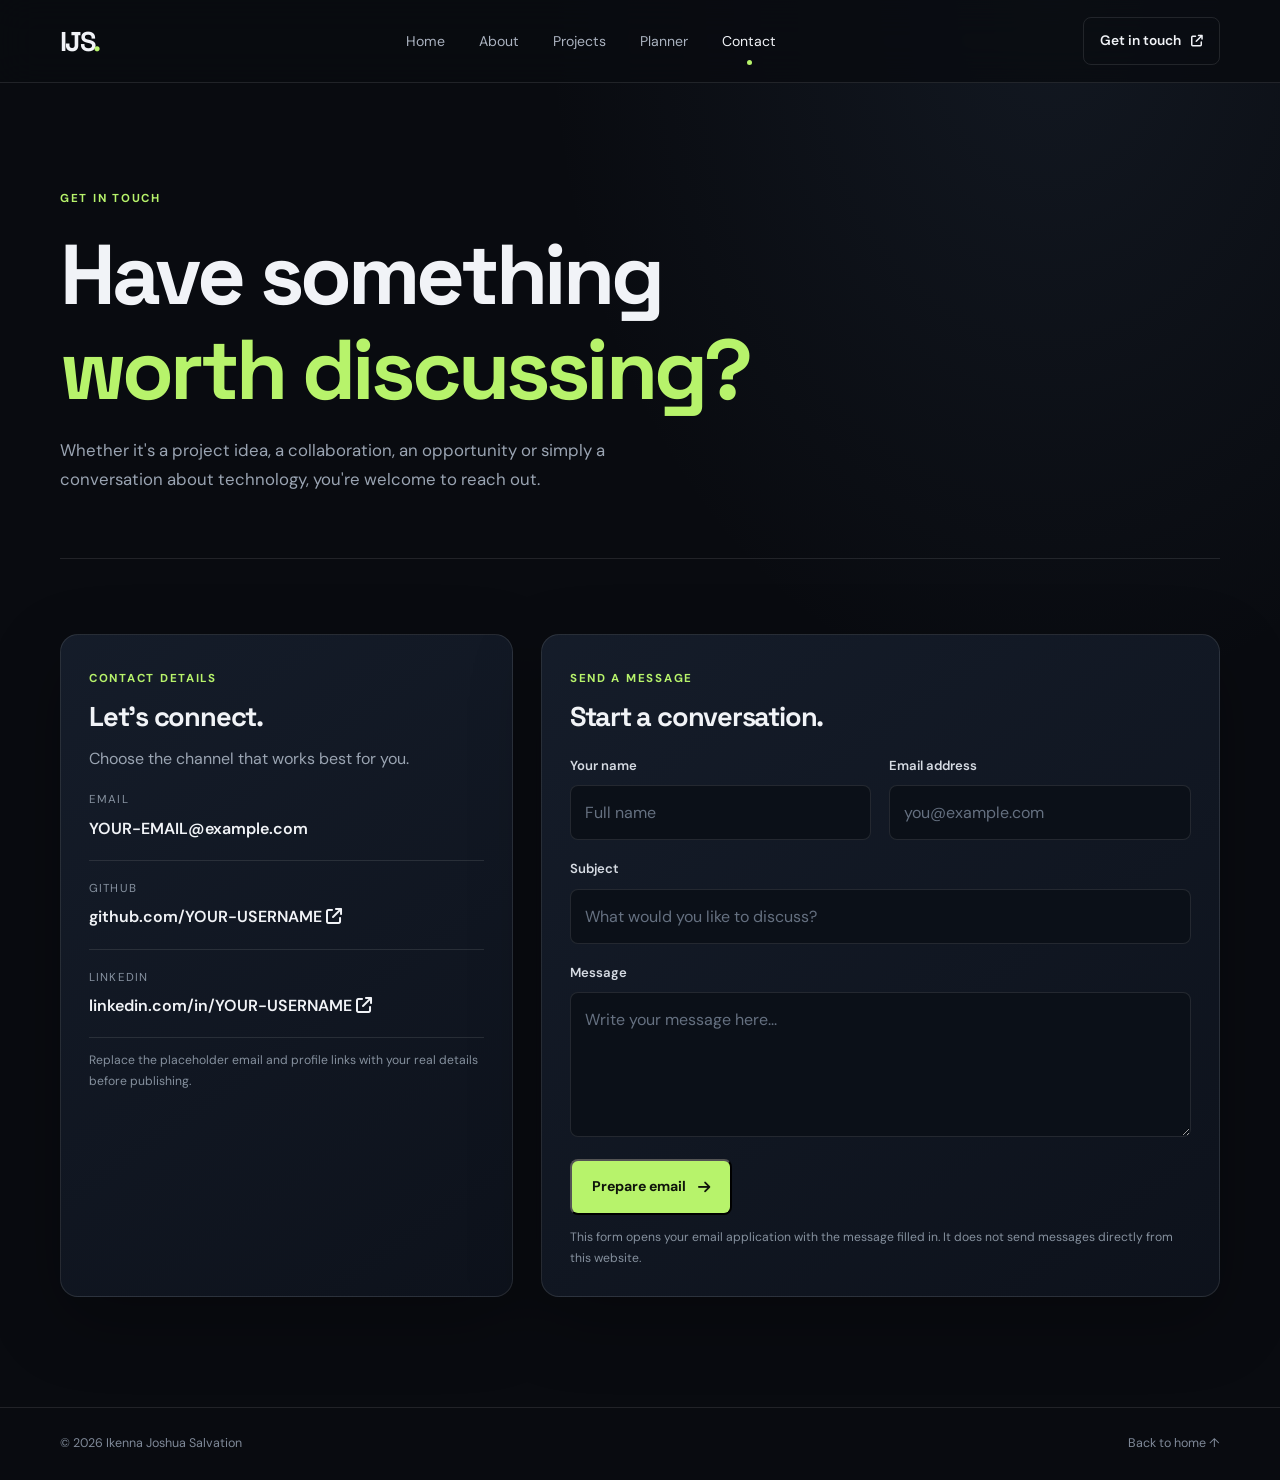
==== contact.html @ 656e4923 "Add files via upload" ====
<!DOCTYPE html>
<html lang="en"><head>
<meta charset="UTF-8"><meta name="viewport" content="width=device-width, initial-scale=1.0">
<meta name="description" content="Contact Ikenna Joshua Salvation about technology, projects and collaboration.">
<meta name="theme-color" content="#090b10"><title>Contact | Ikenna Joshua Salvation</title>
<link rel="preconnect" href="https://fonts.googleapis.com"><link rel="preconnect" href="https://fonts.gstatic.com" crossorigin>
<link href="https://fonts.googleapis.com/css2?family=DM+Sans:wght@400;500;600;700&family=Space+Grotesk:wght@400;500;600;700&display=swap" rel="stylesheet">
<link rel="stylesheet" href="https://cdnjs.cloudflare.com/ajax/libs/font-awesome/6.5.2/css/all.min.css"><link rel="stylesheet" href="style.css"></head>
<body>
<header class="header"><nav class="navbar container" aria-label="Main navigation"><a href="index.html" class="logo">IJS<span>.</span></a><button class="menu-btn" aria-label="Open navigation" aria-expanded="false" aria-controls="nav-links"><i class="fa-solid fa-bars"></i></button><ul class="nav-links" id="nav-links"><li><a href="index.html">Home</a></li><li><a href="about.html">About</a></li><li><a href="projects.html">Projects</a></li><li><a href="planner.html">Planner</a></li><li><a class="active" href="contact.html">Contact</a></li></ul><a href="contact.html" class="nav-cta">Get in touch <i class="fa-solid fa-arrow-up-right-from-square"></i></a></nav></header>
<main>
<section class="page-hero container"><span class="page-kicker">GET IN TOUCH</span><h1>Have something<br><span>worth discussing?</span></h1><p>Whether it's a project idea, a collaboration, an opportunity or simply a conversation about technology, you're welcome to reach out.</p></section>
<section class="content-section container">
<div class="contact-layout">
<aside class="panel"><span class="page-kicker">CONTACT DETAILS</span><h2 style="font-size:1.7rem;margin:12px 0">Let's connect.</h2><p>Choose the channel that works best for you.</p>
<div class="contact-method"><span>EMAIL</span><a href="mailto:YOUR-EMAIL@example.com">YOUR-EMAIL@example.com</a></div>
<div class="contact-method"><span>GITHUB</span><a href="https://github.com/YOUR-USERNAME" target="_blank" rel="noopener noreferrer">github.com/YOUR-USERNAME <i class="fa-solid fa-arrow-up-right-from-square"></i></a></div>
<div class="contact-method"><span>LINKEDIN</span><a href="https://www.linkedin.com/in/YOUR-USERNAME" target="_blank" rel="noopener noreferrer">linkedin.com/in/YOUR-USERNAME <i class="fa-solid fa-arrow-up-right-from-square"></i></a></div>
<p class="form-note">Replace the placeholder email and profile links with your real details before publishing.</p>
</aside>
<div class="panel"><span class="page-kicker">SEND A MESSAGE</span><h2 style="font-size:1.7rem;margin:12px 0 22px">Start a conversation.</h2>
<form id="contact-form" data-recipient="YOUR-EMAIL@example.com">
<div class="form-grid">
<div class="field"><label for="name">Your name</label><input id="name" name="name" type="text" autocomplete="name" placeholder="Full name" required></div>
<div class="field"><label for="email">Email address</label><input id="email" name="email" type="email" autocomplete="email" placeholder="you@example.com" required></div>
<div class="field full"><label for="subject">Subject</label><input id="subject" name="subject" type="text" placeholder="What would you like to discuss?" required></div>
<div class="field full"><label for="message">Message</label><textarea id="message" name="message" placeholder="Write your message here..." required></textarea></div>
</div>
<div class="button-row"><button class="primary-btn" type="submit">Prepare email <i class="fa-solid fa-arrow-right"></i></button></div>
<p id="form-status" class="form-note" role="status">This form opens your email application with the message filled in. It does not send messages directly from this website.</p>
</form>
</div>
</div>
</section>
</main>
<footer class="site-footer"><div class="container"><span>© <span data-year>2026</span> Ikenna Joshua Salvation</span><a href="index.html">Back to home ↑</a></div></footer>
<script src="script.js"></script></body></html>
---- style.css ----
@import url('https://fonts.googleapis.com/css2?family=DM+Sans:wght@400;500;600;700&family=Space+Grotesk:wght@400;500;600;700&display=swap');

:root{--bg:#090b10;--bg-soft:#0e121a;--panel:#111722;--panel-2:#151d29;--text:#f1f3f7;--muted:#9aa4b2;--line:rgba(255,255,255,.10);--accent:#b7f36b;--accent-dark:#8bc83f;--max:1160px;--radius:18px;--shadow:0 24px 70px rgba(0,0,0,.28)}
*{box-sizing:border-box;margin:0;padding:0}
html{scroll-behavior:smooth;scroll-padding-top:90px}
body{font-family:'DM Sans',sans-serif;background:radial-gradient(ellipse at 82% 0%,rgba(80,111,150,.13),transparent 34%),var(--bg);color:var(--text);line-height:1.7;min-height:100vh}
body::before{content:"";position:fixed;inset:0;pointer-events:none;opacity:.13;background-image:linear-gradient(rgba(255,255,255,.025) 1px,transparent 1px),linear-gradient(90deg,rgba(255,255,255,.025) 1px,transparent 1px);background-size:70px 70px;mask-image:linear-gradient(to bottom,black,transparent 75%);z-index:-1}
a{color:inherit;text-decoration:none}
button,input,textarea{font:inherit}
img{display:block;max-width:100%}
.container{width:min(var(--max),calc(100% - 48px));margin-inline:auto}
.header{position:sticky;top:0;z-index:20;background:rgba(9,11,16,.82);backdrop-filter:blur(18px);border-bottom:1px solid var(--line)}
.navbar{height:82px;display:flex;align-items:center;justify-content:space-between;gap:30px}
.logo{font:700 1.7rem 'Space Grotesk',sans-serif;letter-spacing:-.08em}.logo span{color:var(--accent)}
.nav-links{display:flex;align-items:center;gap:34px;list-style:none}.nav-links a{font-size:.88rem;color:#aab2bf;transition:.2s}.nav-links a:hover,.nav-links a.active{color:var(--text)}
.nav-links a.active::after{content:"";display:block;width:5px;height:5px;background:var(--accent);border-radius:50%;margin:5px auto -10px}
.nav-cta{font-size:.86rem;font-weight:600;padding:11px 16px;border:1px solid var(--line);border-radius:8px;transition:.2s}.nav-cta:hover{border-color:var(--accent);color:var(--accent)}
.nav-cta i{font-size:.75rem;margin-left:7px}.menu-btn{display:none;color:var(--text);background:none;border:0;font-size:1.35rem;cursor:pointer}
.section{padding-block:105px}.section-top{display:flex;align-items:center;gap:22px;color:var(--accent);font-size:.72rem;font-weight:700;letter-spacing:.13em}.section-line{height:1px;background:var(--line);flex:1}
.eyebrow,.project-type,.contact-label,.education-info>span{font-size:.72rem;letter-spacing:.14em;font-weight:700;color:var(--accent)}
h1,h2,h3{font-family:'Space Grotesk',sans-serif;line-height:1.12;letter-spacing:-.045em}
h2{font-size:clamp(2rem,4vw,3.1rem)}
p{color:var(--muted)}
.primary-btn,.secondary-btn{display:inline-flex;align-items:center;justify-content:center;gap:12px;padding:14px 20px;border-radius:8px;font-weight:700;font-size:.88rem;transition:transform .2s,background .2s,border-color .2s}
.primary-btn{background:var(--accent);color:#10150b}.primary-btn:hover{background:#c9ff83;transform:translateY(-2px)}
.secondary-btn{border:1px solid var(--line);color:var(--text)}.secondary-btn:hover{border-color:var(--accent);transform:translateY(-2px)}
.simple-link{display:inline-flex;align-items:center;gap:12px;color:var(--accent);font-weight:700;font-size:.87rem;margin-top:20px}.simple-link i{transition:transform .2s}.simple-link:hover i{transform:translateX(5px)}
.tags,.project-tech{display:flex;flex-wrap:wrap;gap:8px}.tags span,.project-tech span{font-size:.7rem;color:#c0c8d3;border:1px solid var(--line);border-radius:5px;padding:5px 9px}
.page-hero{padding:100px 0 65px;border-bottom:1px solid var(--line)}.page-kicker{color:var(--accent);font-size:.72rem;letter-spacing:.15em;font-weight:700}.page-hero h1{font-size:clamp(2.8rem,7vw,5.3rem);max-width:850px;margin:18px 0}.page-hero h1 span{color:var(--accent)}.page-hero p{max-width:650px;font-size:1.05rem}
.content-section{padding:75px 0 110px}.two-column{display:grid;grid-template-columns:1fr 1.2fr;gap:80px}.section-title{font-size:clamp(1.7rem,3vw,2.4rem);margin-bottom:20px}.copy-stack p+p{margin-top:16px}
.panel{background:linear-gradient(145deg,rgba(22,30,43,.94),rgba(14,19,28,.94));border:1px solid var(--line);border-radius:var(--radius);padding:28px;box-shadow:var(--shadow)}
.panel h3{font-size:1.2rem;margin-bottom:10px}.muted-small{font-size:.78rem;color:var(--muted)}
.site-footer{border-top:1px solid var(--line);padding:25px 0;color:#7f8998;font-size:.78rem}.site-footer .container{display:flex;justify-content:space-between;gap:20px}
.form-grid{display:grid;grid-template-columns:1fr 1fr;gap:18px}.field{display:flex;flex-direction:column;gap:8px}.field.full{grid-column:1/-1}.field label{font-size:.82rem;color:#d6dbe3;font-weight:600}.field input,.field textarea,.field select{width:100%;color:var(--text);background:#0b1018;border:1px solid var(--line);border-radius:8px;padding:13px 14px;outline:none;transition:border-color .2s}.field input:focus,.field textarea:focus,.field select:focus{border-color:var(--accent)}.field textarea{min-height:145px;resize:vertical}.field input::placeholder,.field textarea::placeholder{color:#657080}
.button-row{display:flex;align-items:center;gap:14px;flex-wrap:wrap;margin-top:22px}.form-note{font-size:.76rem;color:#85909e;margin-top:12px}
.project-grid{display:grid;grid-template-columns:repeat(2,1fr);gap:22px}.project-card{overflow:hidden}.project-art{height:190px;display:grid;place-items:center;background:radial-gradient(circle at 50% 35%,rgba(183,243,107,.15),transparent 55%),#0a1018;border-bottom:1px solid var(--line)}.project-art i{font-size:3rem;color:var(--accent)}.project-card .project-type{display:block;margin-bottom:12px}.project-card h2{font-size:1.45rem;margin-bottom:12px}.project-card p{font-size:.9rem}.project-card .tags{margin-top:20px}.project-card .simple-link{margin-top:18px}
.planner-layout{display:grid;grid-template-columns:.85fr 1.15fr;gap:24px;align-items:start}.planner-form{display:grid;gap:15px}.task-list{display:grid;gap:10px;margin-top:18px}.task-item{display:flex;align-items:center;gap:12px;padding:14px 15px;background:#0c121b;border:1px solid var(--line);border-radius:10px}.task-item input{accent-color:var(--accent);width:17px;height:17px}.task-item .task-text{flex:1;min-width:0}.task-item strong{display:block;font-size:.88rem;overflow-wrap:anywhere}.task-item small{color:#85909e;font-size:.72rem}.task-item.done strong{text-decoration:line-through;color:#778292}.delete-task{border:0;background:transparent;color:#8792a1;cursor:pointer;padding:7px}.delete-task:hover{color:#ff8d8d}.planner-toolbar{display:flex;align-items:center;justify-content:space-between;gap:12px}.planner-toolbar h2{font-size:1.45rem}.text-button{border:0;background:none;color:var(--accent);cursor:pointer;font-size:.8rem;font-weight:700}.empty-state{text-align:center;padding:38px 15px;color:#8792a1;border:1px dashed var(--line);border-radius:10px}.empty-state i{font-size:1.7rem;color:#596575;margin-bottom:10px}
.contact-layout{display:grid;grid-template-columns:.8fr 1.2fr;gap:28px}.contact-method{padding:18px 0;border-bottom:1px solid var(--line)}.contact-method:last-child{border:0}.contact-method span{display:block;color:#8792a1;font-size:.72rem;letter-spacing:.1em;margin-bottom:5px}.contact-method a{font-weight:600}.contact-method a:hover{color:var(--accent)}
@media(max-width:850px){.nav-links{gap:18px}.two-column{gap:35px}.planner-layout,.contact-layout{grid-template-columns:1fr}}
@media(max-width:680px){.container{width:min(100% - 34px,var(--max))}.navbar{height:72px}.menu-btn{display:block;margin-left:auto}.nav-cta{display:none}.nav-links{display:none;position:absolute;top:72px;left:0;right:0;padding:18px 24px 24px;background:#0c1119;border-bottom:1px solid var(--line);flex-direction:column;align-items:flex-start;gap:18px}.nav-links.active{display:flex}.nav-links a.active::after{display:none}.section{padding-block:75px}.page-hero{padding:75px 0 48px}.content-section{padding:55px 0 80px}.two-column,.project-grid{grid-template-columns:1fr}.form-grid{grid-template-columns:1fr}.field.full{grid-column:auto}.site-footer .container{flex-direction:column}.panel{padding:22px}}
@media(prefers-reduced-motion:reduce){html{scroll-behavior:auto}*,*::before,*::after{transition:none!important;animation:none!important}}
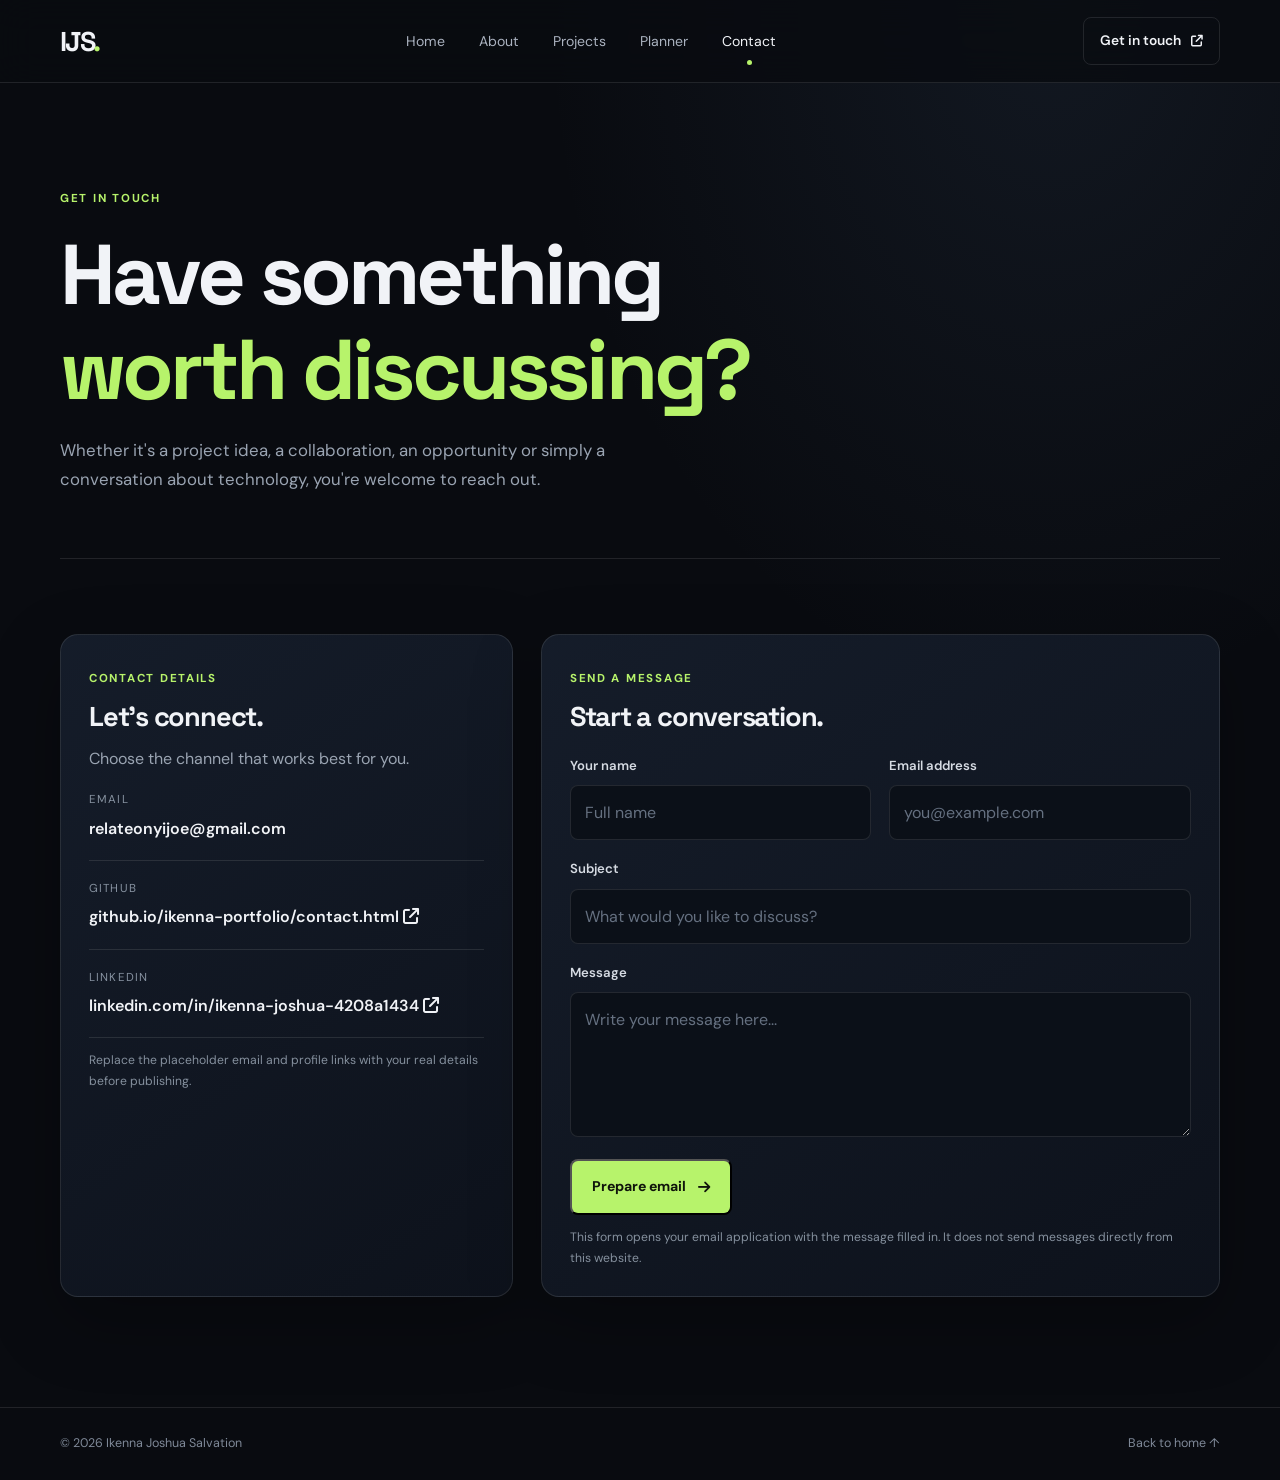
==== commit 1e045f77: "Update contact.html" ====
--- a/contact.html
+++ b/contact.html
@@ -13,9 +13,9 @@
 <section class="content-section container">
 <div class="contact-layout">
 <aside class="panel"><span class="page-kicker">CONTACT DETAILS</span><h2 style="font-size:1.7rem;margin:12px 0">Let's connect.</h2><p>Choose the channel that works best for you.</p>
-<div class="contact-method"><span>EMAIL</span><a href="mailto:YOUR-EMAIL@example.com">YOUR-EMAIL@example.com</a></div>
-<div class="contact-method"><span>GITHUB</span><a href="https://github.com/YOUR-USERNAME" target="_blank" rel="noopener noreferrer">github.com/YOUR-USERNAME <i class="fa-solid fa-arrow-up-right-from-square"></i></a></div>
-<div class="contact-method"><span>LINKEDIN</span><a href="https://www.linkedin.com/in/YOUR-USERNAME" target="_blank" rel="noopener noreferrer">linkedin.com/in/YOUR-USERNAME <i class="fa-solid fa-arrow-up-right-from-square"></i></a></div>
+<div class="contact-method"><span>EMAIL</span><a href="mailto:relateonyijoe@gmail.com">relateonyijoe@gmail.com</a></div>
+<div class="contact-method"><span>GITHUB</span><a href="https://sikenna9096-op.github.io/ikenna-portfolio/contact.html" target="_blank" rel="noopener noreferrer">github.io/ikenna-portfolio/contact.html <i class="fa-solid fa-arrow-up-right-from-square"></i></a></div>
+<div class="contact-method"><span>LINKEDIN</span><a href="https://www.linkedin.com/in/ikenna-joshua-4208a1434" target="_blank" rel="noopener noreferrer">linkedin.com/in/ikenna-joshua-4208a1434 <i class="fa-solid fa-arrow-up-right-from-square"></i></a></div>
 <p class="form-note">Replace the placeholder email and profile links with your real details before publishing.</p>
 </aside>
 <div class="panel"><span class="page-kicker">SEND A MESSAGE</span><h2 style="font-size:1.7rem;margin:12px 0 22px">Start a conversation.</h2>
@@ -34,4 +34,4 @@
 </section>
 </main>
 <footer class="site-footer"><div class="container"><span>© <span data-year>2026</span> Ikenna Joshua Salvation</span><a href="index.html">Back to home ↑</a></div></footer>
-<script src="script.js"></script></body></html>+<script src="script.js"></script></body></html>
